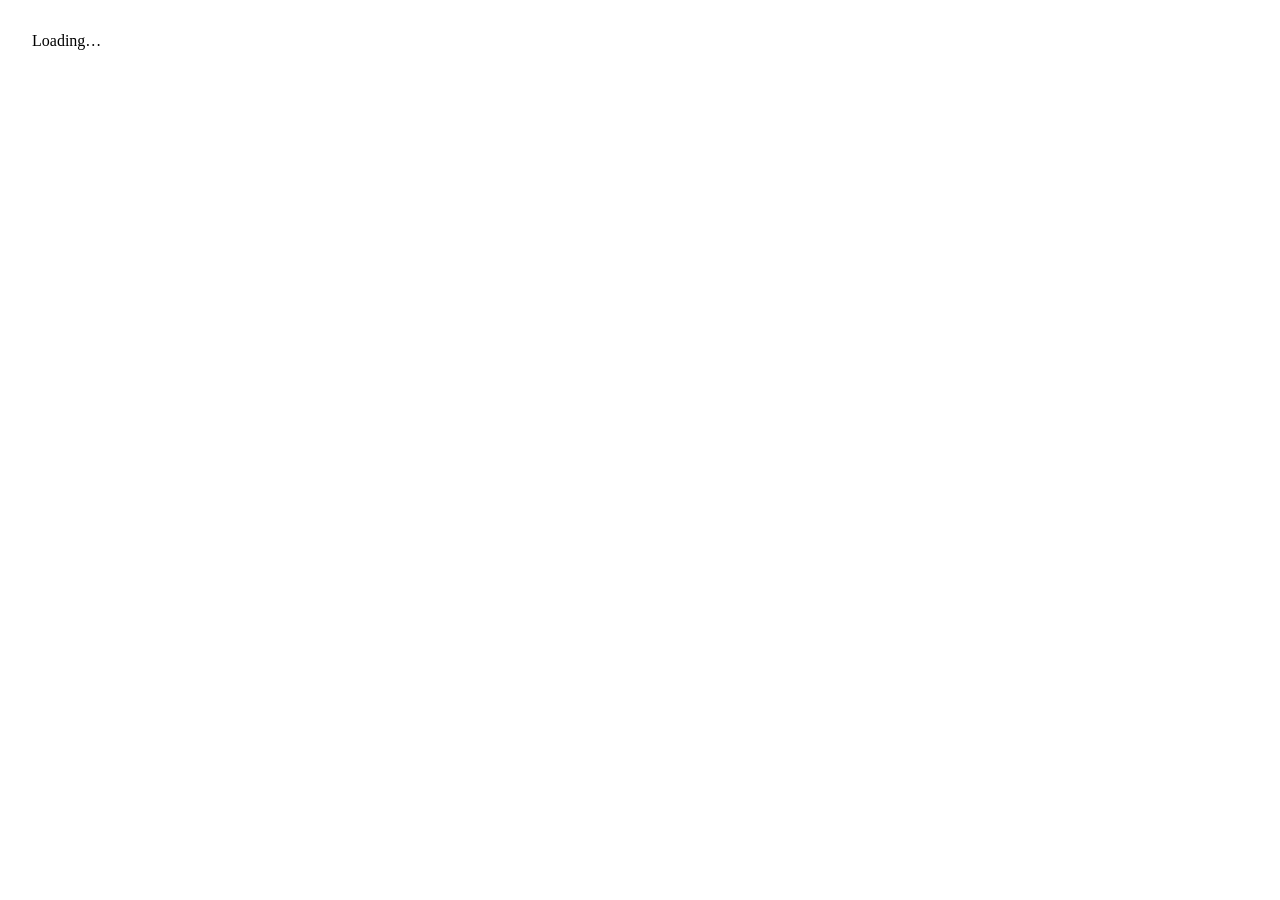
==== index.html @ bacd0582 "Add GitHub Pages entry point" ====
<!doctype html><html lang="zh-Hant"><head><meta charset="utf-8"><meta name="viewport" content="width=device-width,initial-scale=1,viewport-fit=cover"><meta name="theme-color" content="#11100f"><title>YIDEAR HOTEL｜Digital Guest Guide</title><link rel="stylesheet" href="styles-1.css">
<link rel="stylesheet" href="styles-2.css">
<link rel="stylesheet" href="styles-3.css">
<link rel="stylesheet" href="styles-4.css"></head><body><main id="app"><div style="padding:24px">Loading…</div></main><script src="translations.js"></script><script src="items.js"></script><script src="channels.js"></script><script src="app.js"></script></body></html>
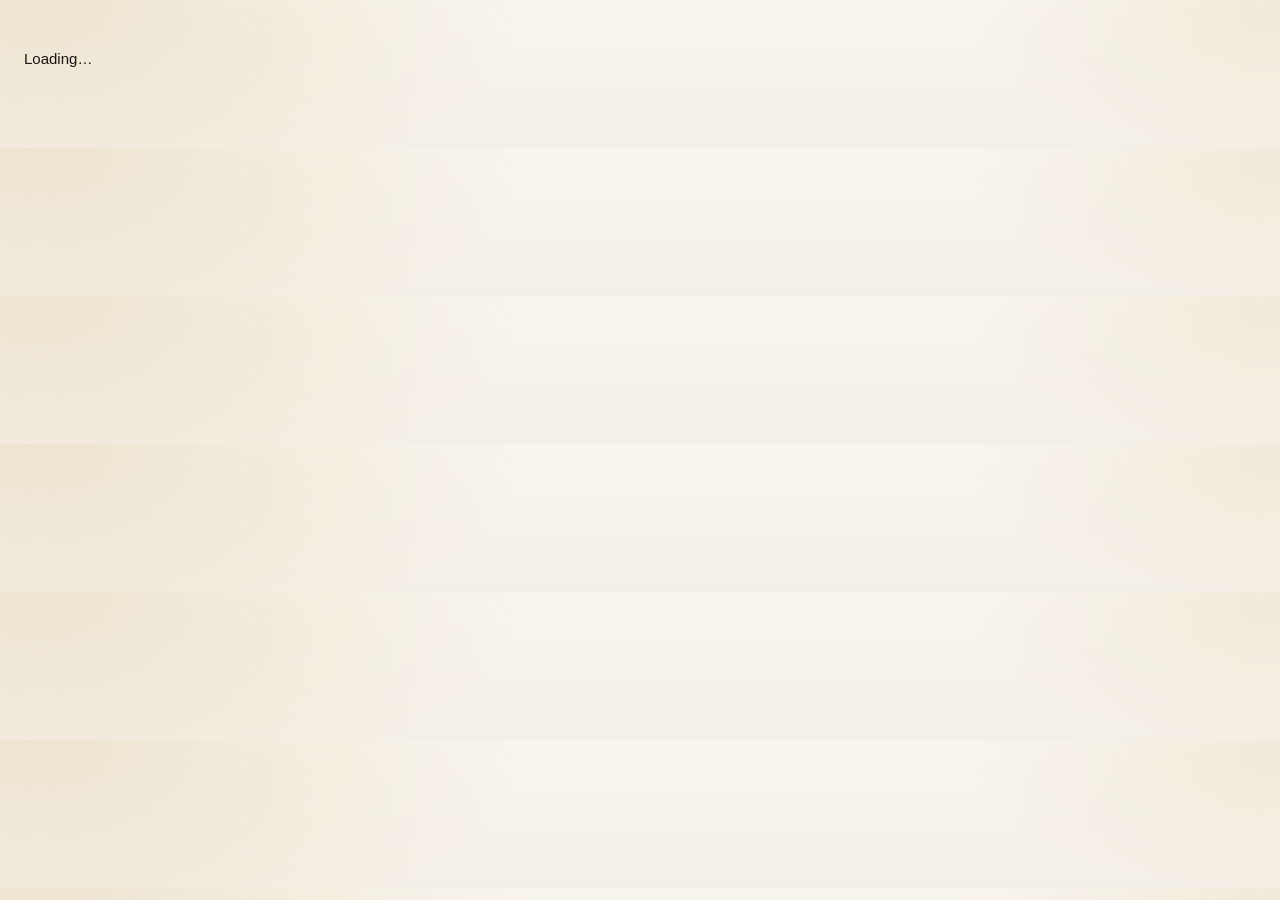
==== commit 7eebfab4: "Split translations for lightweight static deployment" ====
--- a/index.html
+++ b/index.html
@@ -1,4 +1,4 @@
 <!doctype html><html lang="zh-Hant"><head><meta charset="utf-8"><meta name="viewport" content="width=device-width,initial-scale=1,viewport-fit=cover"><meta name="theme-color" content="#11100f"><title>YIDEAR HOTEL｜Digital Guest Guide</title><link rel="stylesheet" href="styles-1.css">
 <link rel="stylesheet" href="styles-2.css">
 <link rel="stylesheet" href="styles-3.css">
-<link rel="stylesheet" href="styles-4.css"></head><body><main id="app"><div style="padding:24px">Loading…</div></main><script src="translations.js"></script><script src="items.js"></script><script src="channels.js"></script><script src="app.js"></script></body></html>+<link rel="stylesheet" href="styles-4.css"></head><body><main id="app"><div style="padding:24px">Loading…</div></main><script src="translations-base.js"></script><script src="translations-zh.js"></script><script src="translations-en.js"></script><script src="translations-ja.js"></script><script src="translations-ko.js"></script><script src="items.js"></script><script src="channels.js"></script><script src="app.js"></script></body></html>
--- a/styles-1.css
+++ b/styles-1.css
@@ -0,0 +1,77 @@
+:root {
+ --ink:#181613; --muted:#766e64; --bg:#f5f0e7; --ivory:#fffdf9;
+ --gold:#b58a43; --gold2:#d8bf8a; --gold3:#8f6b2e; --line:rgba(105,79,42,.14);
+ --shadow:0 22px 64px rgba(40,29,14,.11); --shadow2:0 10px 30px rgba(36,27,15,.08);
+ --r-xl:34px; --r-lg:24px; --r-md:18px;
+}
+*{box-sizing:border-box} html{scroll-behavior:smooth}
+body{margin:0;background:
+ radial-gradient(850px 380px at 3% -4%,rgba(204,166,91,.22),transparent 58%),
+ radial-gradient(700px 330px at 100% 1%,rgba(194,151,72,.12),transparent 46%),
+ linear-gradient(180deg,#f8f5ef,#f4efe6);
+ color:var(--ink);font:15px/1.7 -apple-system,BlinkMacSystemFont,"Segoe UI","Noto Sans TC","PingFang TC","Hiragino Sans","Yu Gothic","Apple SD Gothic Neo","Malgun Gothic","Microsoft JhengHei",sans-serif}
+a{color:inherit;text-decoration:none} button,input,select{font:inherit} img{display:block;max-width:100%}
+.shell{width:min(1080px,calc(100% - 24px));margin:auto}
+.topbar{position:sticky;top:0;z-index:50;background:rgba(15,14,13,.86);backdrop-filter:blur(18px);border-bottom:1px solid rgba(255,255,255,.07)}
+.top-inner{height:64px;display:flex;align-items:center;justify-content:space-between;gap:12px}
+.brand{display:flex;align-items:center;gap:10px;color:#fff;min-width:0;cursor:pointer}
+.brand img{width:46px;height:34px;object-fit:contain}
+.brand-copy strong{display:block;font-size:13px;letter-spacing:.15em;white-space:nowrap}
+.brand-copy span{display:block;font-size:9px;letter-spacing:.23em;opacity:.64;margin-top:1px}
+.top-actions{display:flex;align-items:center;gap:8px}
+.lang-wrap{position:relative}
+.lang-select{appearance:none;color:#f5e5be;background:rgba(215,188,129,.09);border:1px solid rgba(215,188,129,.28);border-radius:999px;padding:8px 28px 8px 11px;font-size:12px;outline:none}
+.lang-wrap:after{content:"⌄";position:absolute;right:10px;top:5px;color:#d9c18d;pointer-events:none}
+.help-btn{display:inline-flex;align-items:center;border:1px solid rgba(255,255,255,.13);border-radius:999px;padding:8px 11px;color:#fff;background:rgba(255,255,255,.05);font-size:12px}
+main{padding:22px 0 52px}
+.view{display:none} .view.active{display:block;animation:fade .24s ease} @keyframes fade{from{opacity:.35;transform:translateY(5px)}to{opacity:1;transform:none}}
+.hero{position:relative;overflow:hidden;border-radius:38px;padding:46px 42px 38px;min-height:320px;color:#fff;background:
+ radial-gradient(720px 250px at 12% -8%,rgba(233,204,140,.22),transparent 58%),
+ radial-gradient(480px 430px at 105% 14%,rgba(181,134,55,.17),transparent 58%),
+ linear-gradient(142deg,#11100f,#19150f 56%,#362712 120%);box-shadow:0 30px 78px rgba(31,21,7,.22)}
+.hero:after{content:"";position:absolute;right:-90px;bottom:-155px;width:390px;height:390px;border:1px solid rgba(221,196,140,.10);border-radius:50%;box-shadow:0 0 0 52px rgba(221,196,140,.025),0 0 0 104px rgba(221,196,140,.015)}
+.eyebrow{display:flex;align-items:center;gap:9px;color:#dfc892;font-size:11px;letter-spacing:.20em;text-transform:uppercase}
+.eyebrow:before{content:"";width:30px;height:1px;background:#d6bd86}
+.hero h1{position:relative;z-index:1;margin:15px 0 8px;font-size:clamp(36px,6vw,60px);line-height:1.06;letter-spacing:.01em}
+.hero p{position:relative;z-index:1;max-width:680px;margin:0;color:rgba(255,255,255,.77);font-size:15px}
+.welcome{margin-top:22px;display:inline-flex;align-items:center;gap:8px;color:#e9ddc3;font-size:12px}
+.welcome:before{content:"";width:7px;height:7px;border-radius:50%;background:#c8a35d;box-shadow:0 0 0 6px rgba(200,163,93,.10)}
+.service-head{display:flex;align-items:end;justify-content:space-between;margin:29px 3px 12px}
+.service-head h2{margin:0;font-size:13px;letter-spacing:.18em;color:#8d6b30;text-transform:uppercase}
+.service-head p{margin:0;color:var(--muted);font-size:12px}
+.home-grid{display:grid;grid-template-columns:repeat(2,1fr);gap:14px}
+.home-card{position:relative;min-height:170px;padding:21px;border-radius:25px;background:rgba(255,255,255,.88);border:1px solid var(--line);box-shadow:var(--shadow2);cursor:pointer;transition:.2s}
+.home-card:hover{transform:translateY(-3px);box-shadow:var(--shadow)}
+.iconbox{width:44px;height:44px;border-radius:15px;display:grid;place-items:center;background:linear-gradient(180deg,#f8f0de,#efe1c5);border:1px solid rgba(181,138,67,.18);color:var(--gold3);font-size:20px}
+.home-card h3{margin:15px 0 2px;font-size:19px} .home-card p{margin:0;color:var(--muted);font-size:13px}
+.arrow{position:absolute;right:19px;bottom:18px;color:#a98749;font-size:20px}
+.pagebar{display:flex;align-items:center;justify-content:space-between;gap:12px;margin:3px 1px 18px}
+.back{display:inline-flex;align-items:center;gap:7px;border:0;background:transparent;color:#61584d;padding:7px 0;cursor:pointer;font-weight:650}
+.page-kicker{font-size:11px;letter-spacing:.14em;color:#9a7636;text-transform:uppercase;text-align:right}
+.title-block{margin-bottom:16px} .title-block h1{margin:0;font-size:32px;line-height:1.16} .title-block p{margin:4px 0 0;color:var(--muted);font-size:13px}
+.menu-grid{display:grid;grid-template-columns:repeat(2,1fr);gap:12px}
+.menu-card{position:relative;min-height:138px;padding:18px;border-radius:22px;background:rgba(255,255,255,.88);border:1px solid var(--line);box-shadow:var(--shadow2);cursor:pointer}
+.menu-card .mini-icon{width:36px;height:36px;border-radius:13px;display:grid;place-items:center;background:#f6eddb;color:var(--gold3)}
+.menu-card h3{margin:12px 0 2px;font-size:17px} .menu-card p{margin:0;color:var(--muted);font-size:12px}
+.card{border-radius:24px;background:rgba(255,255,255,.86);border:1px solid var(--line);box-shadow:var(--shadow);overflow:hidden}
+.card-body{padding:22px}
+.policy-lines p{margin:0;padding:15px 0;border-bottom:1px solid rgba(114,84,46,.10)} .policy-lines p:last-child{border-bottom:0}
+.policy-lines strong{color:var(--gold3)}
+.rules{margin:0;padding-left:1.25em} .rules li{margin:0 0 10px}
+.notice{border-radius:18px;padding:17px;background:#fff7f4;border:1px solid rgba(172,59,50,.16)} .notice.green{background:#f2f8f4;border-color:rgba(80,112,91,.18)}
+.tags{display:flex;flex-wrap:wrap;gap:8px} .tag{padding:8px 11px;border-radius:999px;background:#fff;border:1px solid var(--line);font-size:13px}
+.media{border-radius:22px;background:#fff;border:1px solid var(--line);box-shadow:var(--shadow);padding:14px} .media img{border-radius:16px;box-shadow:0 14px 34px rgba(26,20,12,.10)}
+.stack{display:grid;gap:14px}
+.searchbox{display:flex;align-items:center;gap:8px;padding:11px 13px;border-radius:15px;background:#fff;border:1px solid var(--line);margin-bottom:12px}
+.searchbox input{width:100%;border:0;outline:none;background:transparent}
+.tablewrap{max-height:560px;overflow:auto;border:1px solid var(--line);border-radius:17px;background:#fff}
+table{width:100%;border-collapse:collapse;min-width:460px} th,td{padding:11px 13px;border-bottom:1px solid rgba(110,83,46,.09);text-align:left;font-size:13px}
+th{position:sticky;top:0;background:#f7f1e5;z-index:2;font-size:11px;color:#665e54;letter-spacing:.06em} td.price{text-align:right;font-weight:700;white-space:nowrap} td.sub{color:var(--muted);font-size:11px}
+.step-list{display:grid;gap:9px;margin-top:12px} .step{display:flex;gap:12px;padding:13px;border-radius:16px;background:#fff;border:1px solid var(--line)} .step b{color:var(--gold3);min-width:25px}
+.actions{display:grid;grid-template-columns:repeat(2,1fr);gap:10px} .action{padding:16px;border-radius:18px;background:#fff;border:1px solid var(--line)} .action strong{display:block} .action small{display:block;color:var(--muted);margin-top:2px}
+.cta{display:inline-flex;align-items:center;justify-content:center;border-radius:14px;padding:12px 15px;background:linear-gradient(180deg,#b58a43,#906929);color:#fff8e9;font-weight:700;border:0;margin-top:12px}
+.legal-note{margin-top:12px;color:var(--muted);font-size:11px}
+.bottom-home{position:sticky;bottom:12px;margin:20px auto 0;width:max-content;display:flex;gap:8px;z-index:20} .bottom-home button{border:1px solid var(--line);background:rgba(255,255,255,.92);backdrop-filter:blur(12px);border-radius:999px;padding:10px 14px;box-shadow:var(--shadow2);cursor:pointer;color:#594f43}
+.footer{margin-top:32px;padding:21px 2px 4px;border-top:1px solid var(--line);color:var(--muted);font-size:11px} .footer strong{color:#27231e}
+@media(min-width:850px){.home-grid{grid-template-columns:repeat(3,1fr)}.home-card{min-height:190px}.menu-grid{grid-template-columns:repeat(2,1fr)}.detail-two{display:grid;grid-template-columns:.95fr 1.05fr;gap:14px;align-items:start}}
+@media(max-width:620px){.shell{width:min(100% - 18px,1080px)}.brand-copy strong{font-size:12px}.brand img{width:42px}.help-btn{display:none}main{padding-top:14px}.hero{border-radius:29px;padding:36px 20px 31px;min-height:300px}.hero h1{font-size:39px}.home-grid{gap:10px}.home-card{min-height:155px;padding:16px;border-radius:22px}.home-card h3{font-size:17px}.menu-grid{gap:10px}.menu-card{min-height:130px;padding:15px}.title-block h1{font-size:28px}.card-body{padding:18px}.actions{grid-template-columns:1fr}}
--- a/styles-2.css
+++ b/styles-2.css
@@ -0,0 +1,176 @@
+/* ---------- V4.1 Motion & Interaction ---------- */
+:root{
+  --ease-lux:cubic-bezier(.22,1,.36,1);
+  --ease-soft:cubic-bezier(.16,1,.3,1);
+}
+
+/* cards feel alive without becoming "game UI" */
+.home-card,
+.menu-card,
+.action,
+.cta,
+.back{
+  -webkit-tap-highlight-color:transparent;
+}
+
+.home-card,
+.menu-card{
+  overflow:hidden;
+  isolation:isolate;
+  transform:translateZ(0);
+  transition:
+    transform .52s var(--ease-soft),
+    box-shadow .52s var(--ease-soft),
+    border-color .46s ease,
+    background .46s ease;
+}
+
+.home-card::before,
+.menu-card::before{
+  content:"";
+  position:absolute;
+  inset:-1px;
+  z-index:-1;
+  opacity:0;
+  background:
+    radial-gradient(
+      260px circle at var(--mx,50%) var(--my,50%),
+      rgba(216,191,138,.20),
+      rgba(255,255,255,.06) 36%,
+      transparent 66%
+    );
+  transition:opacity .32s ease;
+  pointer-events:none;
+}
+
+.home-card::after,
+.menu-card::after{
+  content:"";
+  position:absolute;
+  left:-55%;
+  top:-10%;
+  width:34%;
+  height:120%;
+  transform:skewX(-18deg);
+  background:linear-gradient(90deg,transparent,rgba(255,255,255,.48),transparent);
+  opacity:0;
+  pointer-events:none;
+}
+
+@media (hover:hover) and (pointer:fine){
+  .home-card:hover,
+  .menu-card:hover{
+    transform:translateY(-4px) scale(1.008);
+    border-color:rgba(181,138,67,.34);
+    box-shadow:0 28px 64px rgba(43,31,15,.15);
+    background:rgba(255,255,255,.96);
+  }
+
+  .home-card:hover::before,
+  .menu-card:hover::before{
+    opacity:1;
+  }
+
+  .home-card:hover::after,
+  .menu-card:hover::after{
+    opacity:.7;
+    animation:softSheen 1.20s var(--ease-lux);
+  }
+
+  .home-card:hover .iconbox,
+  .menu-card:hover .mini-icon{
+    transform:translateY(-2px) rotate(-2deg) scale(1.06);
+    box-shadow:0 10px 22px rgba(181,138,67,.16);
+  }
+
+  .home-card:hover .arrow{
+    transform:translate(4px,-4px);
+    color:var(--gold3);
+  }
+}
+
+@keyframes softSheen{
+  from{left:-55%}
+  to{left:125%}
+}
+
+.iconbox,
+.mini-icon,
+.arrow{
+  transition:transform .52s var(--ease-soft), box-shadow .52s ease, color .42s ease;
+}
+
+.home-card:active,
+.menu-card:active{
+  transform:scale(.985);
+  transition-duration:.12s;
+}
+
+.view{
+  display:none;
+  opacity:1;
+  transform:none;
+}
+
+.view.active{
+  display:block;
+  opacity:1;
+  transform:none;
+  animation:none;
+}
+
+.view.view-enter{
+  display:block;
+  animation:viewEnter .92s var(--ease-soft) both;
+}
+
+.view.view-leave{
+  display:block;
+  position:absolute;
+  left:-99999px;
+  pointer-events:none;
+}
+
+@keyframes viewEnter{
+  0%{opacity:0;transform:translate3d(0,10px,0) scale(.998)}
+  42%{opacity:.62;transform:translate3d(0,5px,0) scale(.999)}
+  100%{opacity:1;transform:translate3d(0,0,0) scale(1)}
+}
+
+.hero{animation:heroArrival 1.05s var(--ease-soft) both}
+@keyframes heroArrival{from{opacity:0;transform:translateY(10px);filter:blur(2px)}to{opacity:1;transform:none;filter:none}}
+
+.view-enter .menu-card,
+.view-enter .home-card,
+.view-enter .card,
+.view-enter .media{animation:staggerIn .72s var(--ease-soft) both}
+.view-enter .menu-card:nth-child(2),.view-enter .home-card:nth-child(2){animation-delay:.14s}
+.view-enter .menu-card:nth-child(3),.view-enter .home-card:nth-child(3){animation-delay:.30s}
+.view-enter .menu-card:nth-child(4),.view-enter .home-card:nth-child(4){animation-delay:.46s}
+.view-enter .home-card:nth-child(5){animation-delay:.62s}
+.view-enter .home-card:nth-child(6){animation-delay:.78s}
+@keyframes staggerIn{from{opacity:0;transform:translate3d(0,8px,0)}to{opacity:1;transform:translate3d(0,0,0)}}
+
+.policies-grid .menu-card{min-height:154px}
+
+@media (prefers-reduced-motion: reduce){*,*::before,*::after{animation-duration:.01ms !important;animation-iteration-count:1 !important;transition-duration:.01ms !important;scroll-behavior:auto !important}}
+
+.view.active,.view.active *{visibility:visible}
+.view.active .card,.view.active .media,.view.active .menu-card,.view.active .home-card{opacity:1}
+.view.active{display:block !important;opacity:1 !important;transform:none;filter:none}
+
+.view.view-enter .title-block{animation:titleSettle .78s var(--ease-soft) both}
+@keyframes titleSettle{from{opacity:0;transform:translate3d(0,6px,0)}to{opacity:1;transform:translate3d(0,0,0)}}
+
+.iconbox svg,.mini-icon svg{width:23px;height:23px;fill:none;stroke:currentColor;stroke-width:1.55;stroke-linecap:round;stroke-linejoin:round}
+.arrow svg{width:19px;height:19px;fill:none;stroke:currentColor;stroke-width:1.55;stroke-linecap:round;stroke-linejoin:round}
+.iconbox,.mini-icon{background:radial-gradient(circle at 35% 28%,rgba(255,255,255,.82),transparent 38%),linear-gradient(145deg,#f8f0df,#ead8b8);border:1px solid rgba(181,138,67,.16);box-shadow:inset 0 1px 0 rgba(255,255,255,.78),0 8px 18px rgba(126,93,42,.06)}
+
+.page-veil{position:fixed;inset:64px 0 0;z-index:44;pointer-events:none;opacity:0;background:radial-gradient(700px 300px at 50% 8%,rgba(220,194,139,.11),transparent 62%),linear-gradient(180deg,rgba(248,245,238,.74),rgba(245,240,231,.58))}
+body.page-transition .page-veil{animation:pageVeil 1.8s cubic-bezier(.22,1,.36,1) both}
+@keyframes pageVeil{0%{opacity:0}18%{opacity:.10}50%{opacity:.16}100%{opacity:0}}
+
+.iconbox.iconpair{width:74px;padding:0 9px;display:flex;align-items:center;justify-content:center;gap:7px}
+.iconbox.iconpair .pair-icon{width:22px;height:22px;flex:0 0 22px;fill:none;stroke:currentColor;stroke-width:1.55;stroke-linecap:round;stroke-linejoin:round}
+.iconbox.iconpair .pair-divider{width:1px;height:18px;background:linear-gradient(180deg,transparent,rgba(143,107,46,.32),transparent);flex:0 0 1px}
+@media(max-width:620px){.iconbox.iconpair{width:70px;gap:6px}.iconbox.iconpair .pair-icon{width:21px;height:21px}}
--- a/styles-3.css
+++ b/styles-3.css
@@ -0,0 +1,59 @@
+/* V4.7 Smooth — GPU-friendly motion */
+.view,
+.home-card,
+.menu-card,
+.iconbox,
+.mini-icon,
+.arrow{
+  transform:translateZ(0);
+  -webkit-font-smoothing:antialiased;
+}
+.view.view-enter{
+  will-change:opacity,transform;
+}
+.home-card,
+.menu-card{
+  will-change:transform;
+}
+body.page-transition{
+  overflow-x:hidden;
+}
+
+body.page-transition .home-card,
+body.page-transition .menu-card,
+body.page-transition .iconbox,
+body.page-transition .mini-icon{
+  box-shadow:none !important;
+}
+body.page-transition .home-card::after,
+body.page-transition .menu-card::after{
+  animation:none !important;
+  opacity:0 !important;
+}
+
+@media(max-width:620px){
+  .topbar{
+    backdrop-filter:none;
+    -webkit-backdrop-filter:none;
+    background:rgba(15,14,13,.96);
+  }
+  .page-veil{
+    background:linear-gradient(180deg,rgba(248,245,238,.34),rgba(245,240,231,.18));
+  }
+  .home-card,
+  .menu-card{
+    will-change:auto;
+  }
+}
+
+@media (prefers-reduced-motion: reduce){
+  .view.view-enter,
+  .view-enter .menu-card,
+  .view-enter .home-card,
+  .view-enter .card,
+  .view-enter .media,
+  .view.view-enter .title-block,
+  body.page-transition .page-veil{
+    animation:none !important;
+  }
+}
--- a/styles-4.css
+++ b/styles-4.css
@@ -0,0 +1,91 @@
+/* V4.7.1 icon rendering fix */
+.iconbox svg,
+.mini-icon svg,
+.arrow svg,
+.iconbox.iconpair .pair-icon{
+  display:block;
+  overflow:visible;
+  vector-effect:non-scaling-stroke;
+}
+.iconbox,
+.mini-icon{
+  flex:0 0 auto;
+}
+
+/* V4.7.2 — explicit line-icon rendering */
+.iconbox{
+  width:46px;
+  height:46px;
+}
+.mini-icon{
+  width:38px;
+  height:38px;
+}
+.iconbox svg,
+.mini-icon svg{
+  width:24px !important;
+  height:24px !important;
+  fill:none !important;
+  stroke:currentColor !important;
+  stroke-width:1.5 !important;
+}
+.arrow svg{
+  width:18px !important;
+  height:18px !important;
+  fill:none !important;
+  stroke:currentColor !important;
+}
+.iconbox.iconpair{
+  width:78px;
+}
+.iconbox.iconpair .pair-icon{
+  width:23px !important;
+  height:23px !important;
+  fill:none !important;
+  stroke:currentColor !important;
+}
+
+/* V4.7.3 — polish Dining & Transport dual icon */
+.iconbox.iconpair{
+  width:82px !important;
+  height:46px !important;
+  padding:0 10px !important;
+  display:flex !important;
+  flex-direction:row !important;
+  align-items:center !important;
+  justify-content:center !important;
+  gap:8px !important;
+}
+.iconbox.iconpair .pair-icon{
+  display:block !important;
+  width:22px !important;
+  height:22px !important;
+  flex:0 0 22px !important;
+  margin:0 !important;
+}
+.iconbox.iconpair .pair-divider{
+  display:block !important;
+  width:1px !important;
+  height:20px !important;
+  flex:0 0 1px !important;
+  margin:0 !important;
+  background:linear-gradient(
+    180deg,
+    transparent,
+    rgba(143,107,46,.34) 25%,
+    rgba(143,107,46,.34) 75%,
+    transparent
+  ) !important;
+}
+@media(max-width:620px){
+  .iconbox.iconpair{
+    width:78px !important;
+    height:44px !important;
+    gap:7px !important;
+  }
+  .iconbox.iconpair .pair-icon{
+    width:21px !important;
+    height:21px !important;
+    flex-basis:21px !important;
+  }
+}
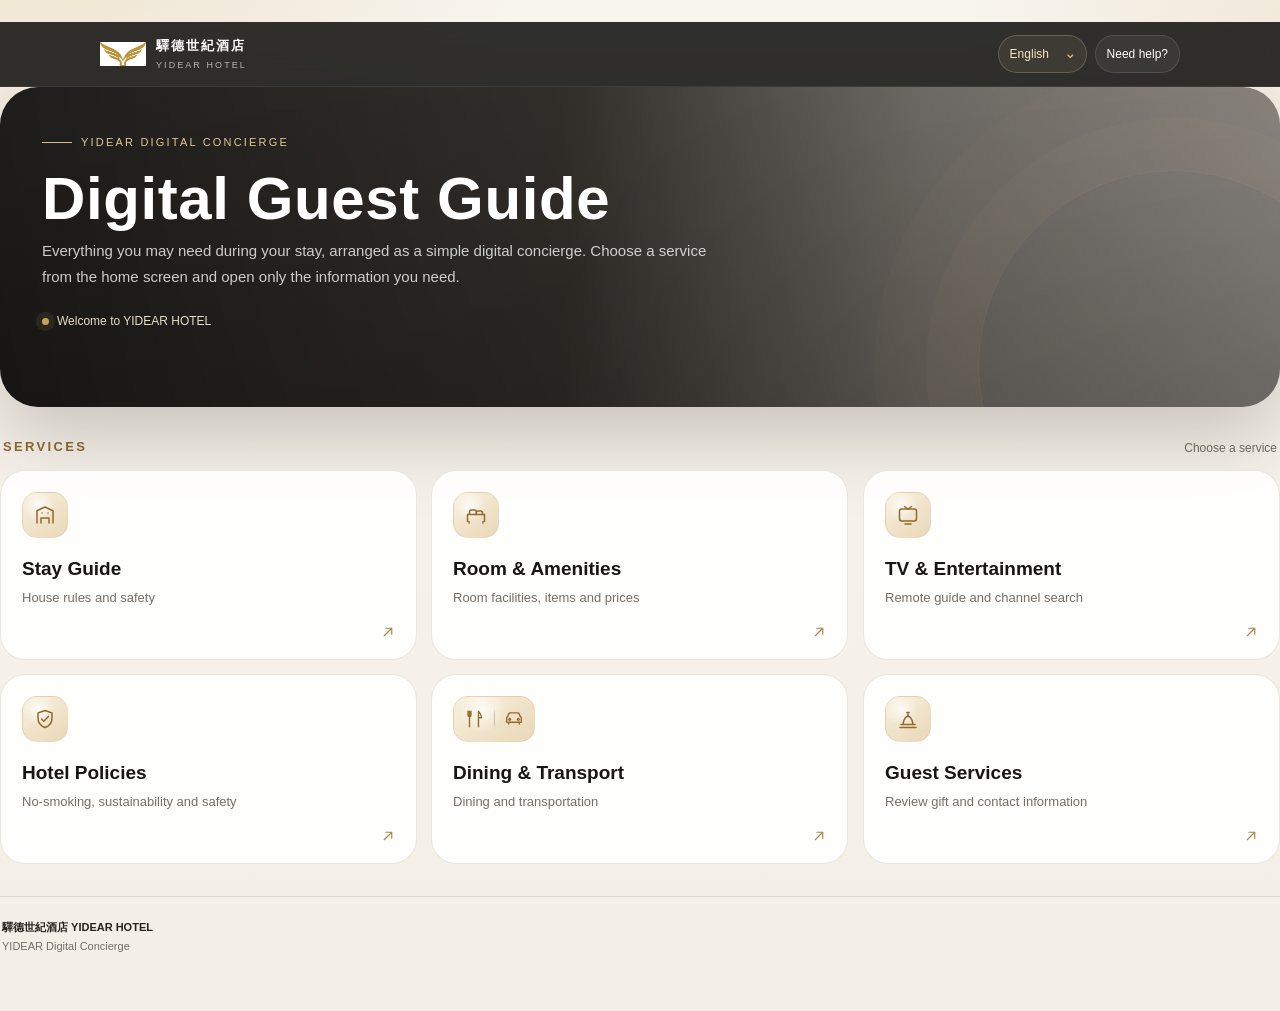
==== commit 00b086be: "Load official photography styles" ====
--- a/index.html
+++ b/index.html
@@ -1,4 +1,5 @@
 <!doctype html><html lang="zh-Hant"><head><meta charset="utf-8"><meta name="viewport" content="width=device-width,initial-scale=1,viewport-fit=cover"><meta name="theme-color" content="#11100f"><title>YIDEAR HOTEL｜Digital Guest Guide</title><link rel="stylesheet" href="styles-1.css">
 <link rel="stylesheet" href="styles-2.css">
 <link rel="stylesheet" href="styles-3.css">
-<link rel="stylesheet" href="styles-4.css"></head><body><main id="app"><div style="padding:24px">Loading…</div></main><script src="translations-base.js"></script><script src="translations-zh.js"></script><script src="translations-en.js"></script><script src="translations-ja.js"></script><script src="translations-ko.js"></script><script src="items.js"></script><script src="channels.js"></script><script src="app.js"></script></body></html>+<link rel="stylesheet" href="styles-4.css">
+<link rel="stylesheet" href="styles-photos.css"></head><body><main id="app"><div style="padding:24px">Loading…</div></main><script src="translations-base.js"></script><script src="translations-zh.js"></script><script src="translations-en.js"></script><script src="translations-ja.js"></script><script src="translations-ko.js"></script><script src="items.js"></script><script src="channels.js"></script><script src="app.js"></script></body></html>
--- a/styles-photos.css
+++ b/styles-photos.css
@@ -0,0 +1,69 @@
+/* V4.8 — official YIDEAR photography, kept restrained for a cleaner hotel feel */
+.hero{
+  background:
+    linear-gradient(90deg,rgba(14,13,12,.95) 0%,rgba(18,15,11,.88) 44%,rgba(21,17,12,.61) 72%,rgba(18,14,10,.48) 100%),
+    linear-gradient(180deg,rgba(0,0,0,.04),rgba(0,0,0,.17)),
+    url("https://www.yidear-hotel.com/wp-content/uploads/2018/08/DSC_5853-1.jpg") center 48%/cover no-repeat !important;
+}
+.hero::before{
+  content:"";
+  position:absolute;
+  inset:0;
+  pointer-events:none;
+  background:linear-gradient(180deg,rgba(255,255,255,.018),rgba(0,0,0,.08));
+}
+.hero > *{position:relative;z-index:1}
+
+.site-photo{
+  margin:0 0 16px;
+  height:220px;
+  border-radius:24px;
+  overflow:hidden;
+  background:#eee7dc;
+  border:1px solid var(--line);
+  box-shadow:var(--shadow2);
+}
+.site-photo img,
+.dining-photo img{
+  display:block;
+  width:100%;
+  height:100%;
+  object-fit:cover;
+}
+.room-overview img{object-position:center 56%}
+.equipment-photo{height:245px}
+.equipment-photo img{object-position:center 52%}
+
+.dining-photo{
+  height:220px;
+  overflow:hidden;
+  background:#eee7dc;
+  border-bottom:1px solid var(--line);
+}
+.dining-photo img{object-position:center 53%}
+
+/* Keep photo transitions light: opacity + transform only. */
+.view-enter .site-photo,
+.view-enter .dining-photo{
+  animation:photoEnter .72s var(--ease-soft) both;
+}
+@keyframes photoEnter{
+  from{opacity:0;transform:translate3d(0,8px,0)}
+  to{opacity:1;transform:translate3d(0,0,0)}
+}
+
+@media(max-width:620px){
+  .hero{
+    background:
+      linear-gradient(90deg,rgba(14,13,12,.96) 0%,rgba(18,15,11,.89) 55%,rgba(20,16,11,.62) 100%),
+      url("https://www.yidear-hotel.com/wp-content/uploads/2018/08/DSC_5853-1.jpg") 58% center/cover no-repeat !important;
+  }
+  .site-photo{height:180px;border-radius:20px}
+  .equipment-photo{height:200px}
+  .dining-photo{height:185px}
+}
+
+@media (prefers-reduced-motion: reduce){
+  .view-enter .site-photo,
+  .view-enter .dining-photo{animation:none !important}
+}
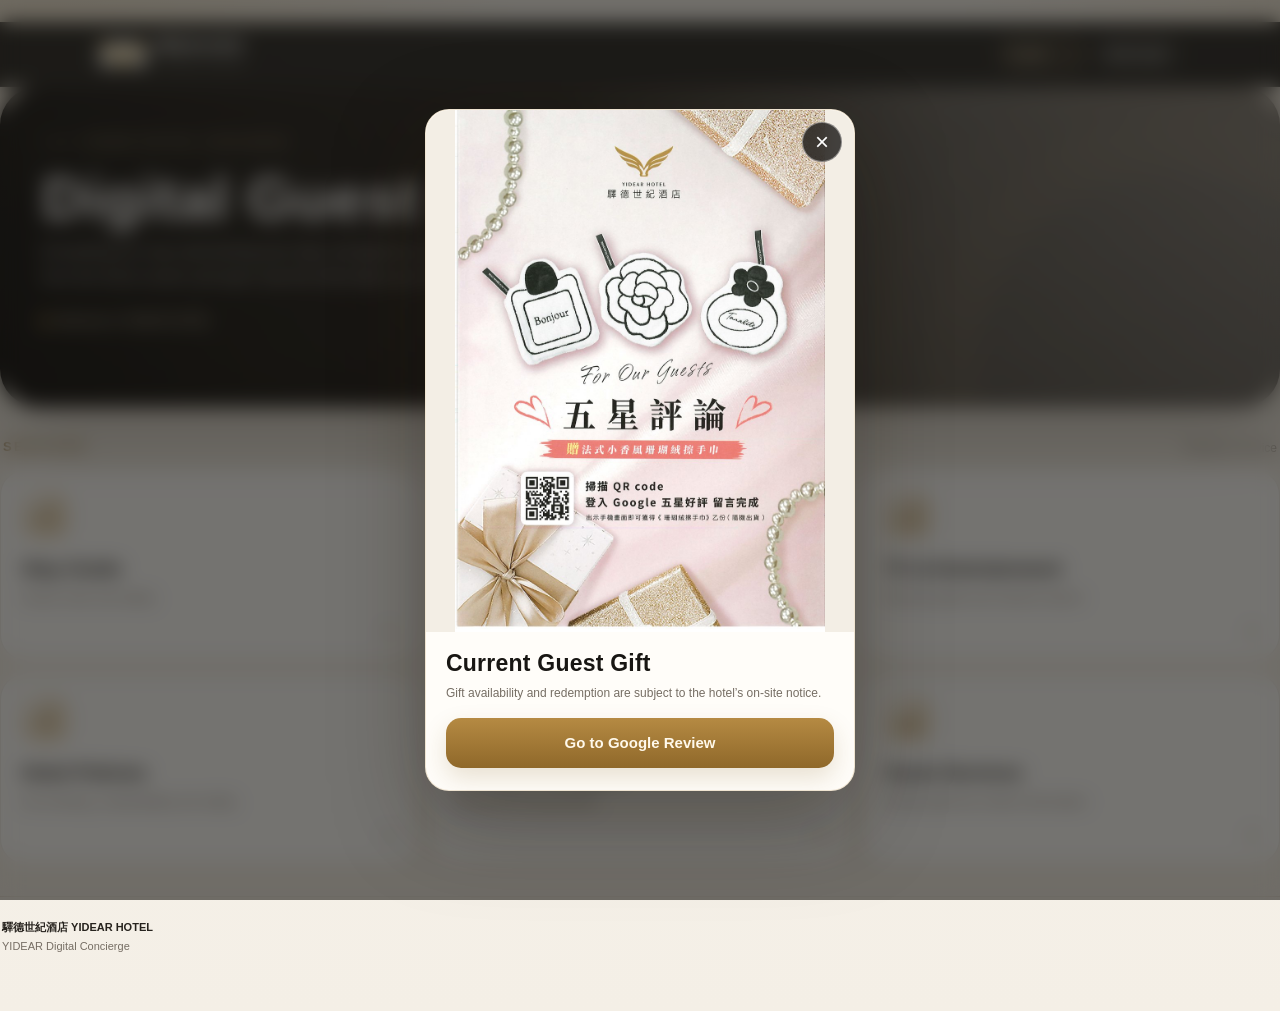
==== commit 56be4343: "Bust guest guide cache for gift image fix" ====
--- a/index.html
+++ b/index.html
@@ -2,4 +2,5 @@
 <link rel="stylesheet" href="styles-2.css">
 <link rel="stylesheet" href="styles-3.css">
 <link rel="stylesheet" href="styles-4.css">
-<link rel="stylesheet" href="styles-photos.css"></head><body><main id="app"><div style="padding:24px">Loading…</div></main><script src="translations-base.js"></script><script src="translations-zh.js"></script><script src="translations-en.js"></script><script src="translations-ja.js"></script><script src="translations-ko.js"></script><script src="items.js"></script><script src="channels.js"></script><script src="app.js"></script></body></html>+<link rel="stylesheet" href="styles-photos.css">
+<link rel="stylesheet" href="styles-gift.css?v=20260909-7"></head><body><main id="app"><div style="padding:24px">Loading…</div></main><script src="translations-base.js"></script><script src="translations-zh.js"></script><script src="translations-en.js"></script><script src="translations-ja.js"></script><script src="translations-ko.js"></script><script src="items.js"></script><script src="channels.js"></script><script src="campaign.js?v=20260909-7"></script><script src="app.js?v=20260909-7"></script></body></html>
--- a/styles-4.css
+++ b/styles-4.css
@@ -69,14 +69,37 @@
   height:20px !important;
   flex:0 0 1px !important;
   margin:0 !important;
-  background:linear-gradient(
-    180deg,
-    transparent,
-    rgba(143,107,46,.34) 25%,
-    rgba(143,107,46,.34) 75%,
-    transparent
-  ) !important;
+  background:linear-gradient(180deg,transparent,rgba(143,107,46,.34) 25%,rgba(143,107,46,.34) 75%,transparent) !important;
 }
+
+/* V4.8.1 — official hotel photography */
+.site-photo{
+  margin:0 0 16px;
+  height:220px;
+  border-radius:24px;
+  overflow:hidden;
+  background:#eee7dc;
+  border:1px solid var(--line);
+  box-shadow:var(--shadow2);
+}
+.site-photo img,
+.dining-photo img{
+  display:block;
+  width:100%;
+  height:100%;
+  object-fit:cover;
+}
+.room-overview img{object-position:center 48%}
+.equipment-photo{height:245px}
+.equipment-photo img{object-position:center 50%}
+.dining-photo{
+  height:220px;
+  overflow:hidden;
+  background:#eee7dc;
+  border-bottom:1px solid var(--line);
+}
+.dining-photo img{object-position:center 53%}
+
 @media(max-width:620px){
   .iconbox.iconpair{
     width:78px !important;
@@ -88,4 +111,7 @@
     height:21px !important;
     flex-basis:21px !important;
   }
+  .site-photo{height:185px;border-radius:20px}
+  .equipment-photo{height:205px}
+  .dining-photo{height:185px}
 }
--- a/styles-gift.css
+++ b/styles-gift.css
@@ -0,0 +1,21 @@
+.gift-modal[hidden]{display:none!important}
+body.gift-modal-open{overflow:hidden}
+.gift-modal{position:fixed;inset:0;z-index:999;display:grid;place-items:center;padding:16px;background:rgba(16,14,11,.58);backdrop-filter:blur(10px);-webkit-backdrop-filter:blur(10px);opacity:0;transition:opacity .28s ease}
+.gift-modal.open{opacity:1}
+.gift-dialog{position:relative;width:min(430px,100%);max-height:calc(100svh - 32px);overflow:auto;border-radius:24px;background:#fffdf9;border:1px solid rgba(181,138,67,.22);box-shadow:0 30px 90px rgba(28,20,9,.34);transform:translateY(14px) scale(.99);transition:transform .36s cubic-bezier(.16,1,.3,1)}
+.gift-modal.open .gift-dialog{transform:none}
+.gift-close{position:absolute;top:12px;right:12px;z-index:3;width:40px;height:40px;border:1px solid rgba(255,255,255,.38);border-radius:50%;display:grid;place-items:center;background:rgba(17,16,15,.78);color:#fff;font-size:24px;line-height:1;cursor:pointer;backdrop-filter:blur(8px);-webkit-backdrop-filter:blur(8px)}
+.gift-image-link{display:grid;place-items:center;background:#f3eee5;line-height:0;overflow:hidden;border-radius:24px 24px 0 0;min-height:0;position:relative}
+.gift-image-link.loading{min-height:180px}
+.gift-image-link.loading::after{content:"";width:28px;height:28px;border:2px solid rgba(181,138,67,.20);border-top-color:#b58a43;border-radius:50%;animation:giftspin .8s linear infinite}
+.gift-image-link.failed{min-height:0;background:#fffdf9}
+.gift-image{display:block;width:100%;height:auto;max-height:58svh;object-fit:contain;background:#f3eee5;font-size:0;color:transparent;opacity:0;transition:opacity .2s ease}
+.gift-image.loaded{opacity:1}
+.gift-copy{padding:18px 20px 22px}
+.gift-copy h2{margin:0 0 6px;font-size:23px;line-height:1.2;letter-spacing:.01em}
+.gift-copy p{margin:0;color:var(--muted);font-size:12px;line-height:1.65}
+.gift-cta{display:flex;align-items:center;justify-content:center;margin-top:15px;border-radius:15px;padding:12px 16px;background:linear-gradient(180deg,#b58a43,#8f682a);color:#fff9eb;font-weight:750;box-shadow:0 10px 24px rgba(130,92,33,.18)}
+.gift-note{margin-top:11px!important;font-size:10px!important;line-height:1.55}
+@keyframes giftspin{to{transform:rotate(360deg)}}
+@media(max-width:620px){.gift-modal{padding:10px}.gift-dialog{width:min(390px,100%);border-radius:22px}.gift-image-link{border-radius:22px 22px 0 0}.gift-image-link.loading{min-height:150px}.gift-image{max-height:54svh}.gift-copy{padding:16px 17px 18px}.gift-copy h2{font-size:21px}.gift-close{width:38px;height:38px}}
+@media(prefers-reduced-motion:reduce){.gift-modal,.gift-dialog,.gift-image{transition:none!important}.gift-image-link.loading::after{animation:none!important}}
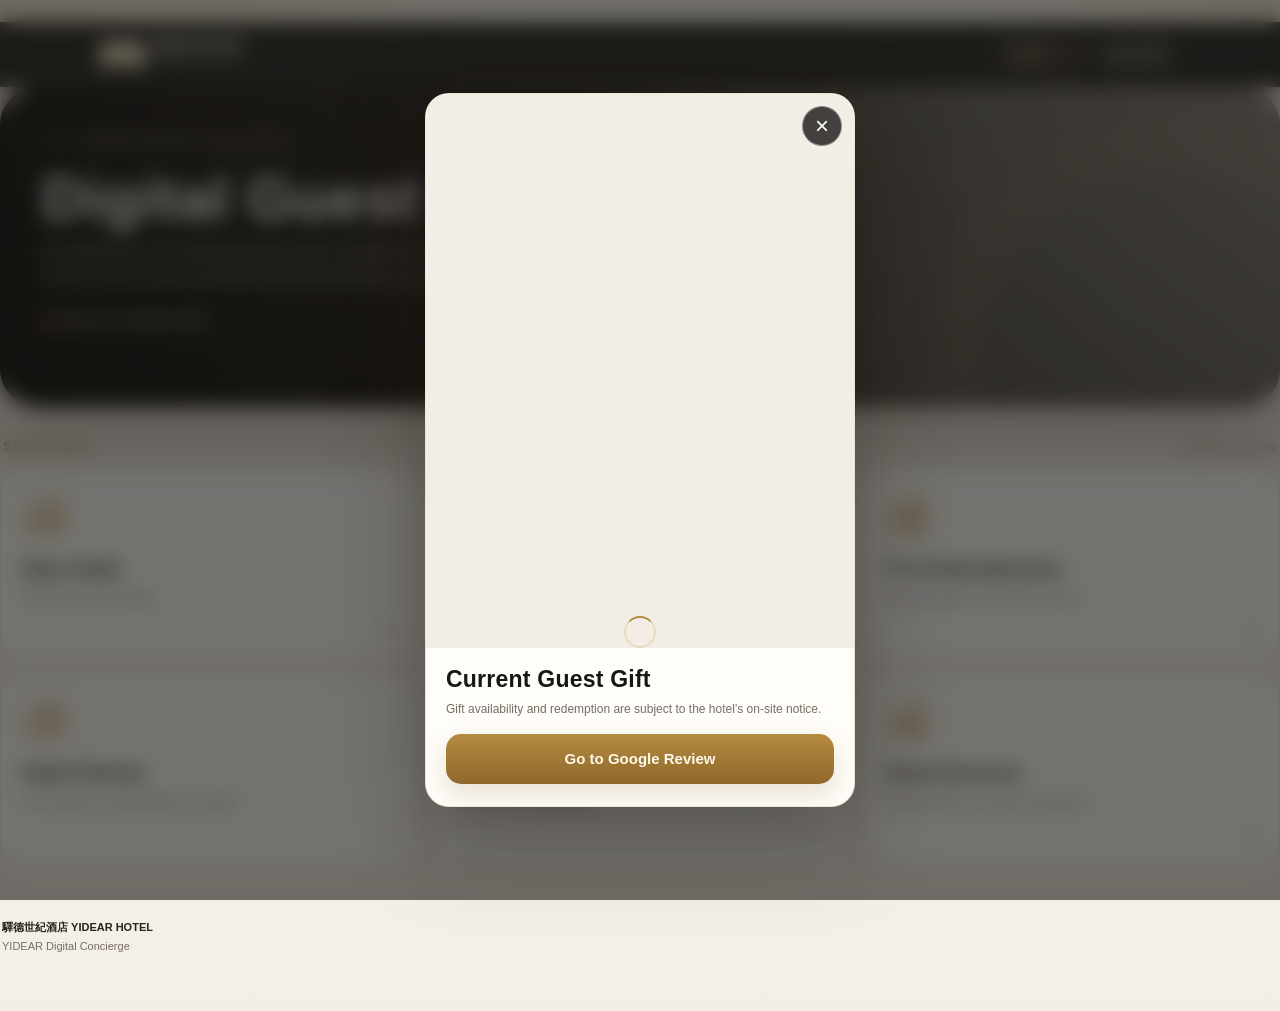
==== commit b34e2269: "Enable nearby food recommendations" ====
--- a/index.html
+++ b/index.html
@@ -3,4 +3,5 @@
 <link rel="stylesheet" href="styles-3.css">
 <link rel="stylesheet" href="styles-4.css">
 <link rel="stylesheet" href="styles-photos.css">
-<link rel="stylesheet" href="styles-gift.css?v=20260909-7"></head><body><main id="app"><div style="padding:24px">Loading…</div></main><script src="translations-base.js"></script><script src="translations-zh.js"></script><script src="translations-en.js"></script><script src="translations-ja.js"></script><script src="translations-ko.js"></script><script src="items.js"></script><script src="channels.js"></script><script src="campaign.js?v=20260909-7"></script><script src="app.js?v=20260909-7"></script></body></html>+<link rel="stylesheet" href="styles-gift.css?v=20260909-7">
+<link rel="stylesheet" href="styles-nearby.css?v=20260909-food1"></head><body><main id="app"><div style="padding:24px">Loading…</div></main><script src="translations-base.js"></script><script src="translations-zh.js"></script><script src="translations-en.js"></script><script src="translations-ja.js"></script><script src="translations-ko.js"></script><script src="nearby-food.js?v=20260909-food1"></script><script src="items.js"></script><script src="channels.js"></script><script src="campaign.js?v=20260909-7"></script><script src="app.js?v=20260909-food1"></script></body></html>
--- a/styles-nearby.css
+++ b/styles-nearby.css
@@ -0,0 +1,21 @@
+.nearby-food-section{margin-top:18px;padding:28px;border:1px solid var(--line);border-radius:28px;background:linear-gradient(145deg,rgba(255,255,255,.82),rgba(248,243,234,.72));box-shadow:var(--shadow2)}
+.nearby-food-head{display:flex;align-items:flex-start;justify-content:space-between;gap:18px;margin-bottom:18px}
+.nearby-food-head h2{margin:7px 0 6px;font-size:26px;letter-spacing:-.02em}
+.nearby-food-head p{margin:0;max-width:720px;color:var(--muted);line-height:1.7}
+.nearby-radius{flex:0 0 auto;padding:8px 11px;border:1px solid rgba(154,117,52,.28);border-radius:999px;color:#8a682c;font-size:12px;font-weight:700;letter-spacing:.14em;background:rgba(255,255,255,.6)}
+.food-grid{display:grid;grid-template-columns:repeat(3,minmax(0,1fr));gap:14px}
+.food-card{position:relative;display:flex;min-height:188px;padding:22px;border:1px solid rgba(80,67,45,.12);border-radius:22px;background:rgba(255,255,255,.72);text-decoration:none;color:inherit;overflow:hidden;transition:transform .45s var(--ease-soft),box-shadow .45s var(--ease-soft),border-color .45s var(--ease-soft)}
+.food-card::after{content:"";position:absolute;inset:auto -55px -60px auto;width:150px;height:150px;border-radius:50%;background:radial-gradient(circle,rgba(181,139,65,.10),rgba(181,139,65,0) 68%);pointer-events:none}
+.food-card:hover{transform:translate3d(0,-3px,0);box-shadow:0 16px 34px rgba(56,45,29,.10);border-color:rgba(154,117,52,.28)}
+.food-no{flex:0 0 38px;color:#b08a48;font-size:12px;font-weight:800;letter-spacing:.16em;padding-top:3px}
+.food-card-body{display:flex;flex-direction:column;min-width:0}
+.food-meta{color:#8c744e;font-size:11px;font-weight:800;letter-spacing:.12em;text-transform:uppercase;margin-bottom:8px}
+.food-card h3{margin:0 0 9px;font-size:19px;line-height:1.3}
+.food-card p{margin:0;color:var(--muted);font-size:14px;line-height:1.65}
+.food-nav{display:inline-flex;align-items:center;gap:7px;margin-top:auto;padding-top:16px;color:#8c6a2e;font-size:13px;font-weight:700}
+.food-nav svg{width:15px;height:15px;transition:transform .35s var(--ease-soft)}
+.food-card:hover .food-nav svg{transform:translate3d(3px,0,0)}
+.nearby-note{margin:16px 2px 0;color:var(--muted);font-size:12px;line-height:1.6}
+@media(max-width:980px){.food-grid{grid-template-columns:repeat(2,minmax(0,1fr))}}
+@media(max-width:620px){.nearby-food-section{padding:20px 16px;border-radius:22px}.nearby-food-head{display:block}.nearby-radius{display:inline-flex;margin-top:12px}.food-grid{grid-template-columns:1fr}.food-card{min-height:170px;padding:19px;border-radius:19px}.nearby-food-head h2{font-size:23px}}
+@media (prefers-reduced-motion: reduce){.food-card,.food-nav svg{transition:none!important}}
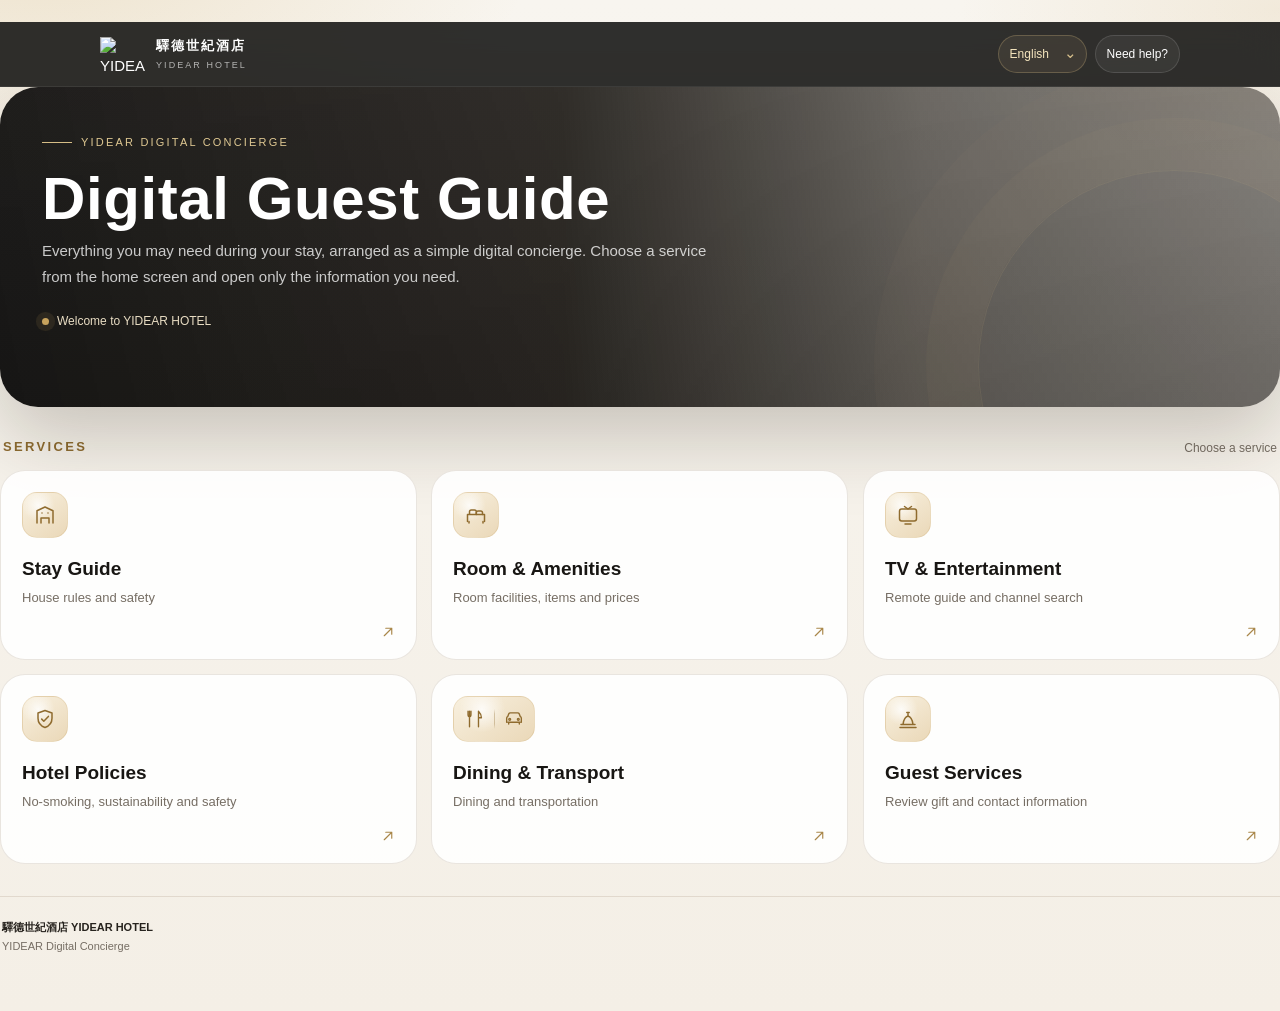
==== commit d37da3f2: "Load official hotel logo on guest guide" ====
--- a/index.html
+++ b/index.html
@@ -4,4 +4,5 @@
 <link rel="stylesheet" href="styles-4.css">
 <link rel="stylesheet" href="styles-photos.css">
 <link rel="stylesheet" href="styles-gift.css?v=20260909-7">
-<link rel="stylesheet" href="styles-nearby.css?v=20260909-food1"></head><body><main id="app"><div style="padding:24px">Loading…</div></main><script src="translations-base.js"></script><script src="translations-zh.js"></script><script src="translations-en.js"></script><script src="translations-ja.js"></script><script src="translations-ko.js"></script><script src="nearby-food.js?v=20260909-food1"></script><script src="items.js"></script><script src="channels.js"></script><script src="campaign.js?v=20260909-7"></script><script src="app.js?v=20260909-food1"></script></body></html>+<link rel="stylesheet" href="styles-nearby.css?v=20260909-food1">
+<link rel="stylesheet" href="styles-prices.css?v=20260909-price1"></head><body><main id="app"><div style="padding:24px">Loading…</div></main><script src="translations-base.js"></script><script src="translations-zh.js"></script><script src="translations-en.js"></script><script src="translations-ja.js"></script><script src="translations-ko.js"></script><script src="nearby-food.js?v=20260909-food1"></script><script src="items.js"></script><script src="channels.js"></script><script src="campaign.js?v=20260909-7"></script><script src="app.js?v=20260909-food1"></script><script src="logo-official.js?v=20260912-1"></script></body></html>
--- a/styles-prices.css
+++ b/styles-prices.css
@@ -0,0 +1,88 @@
+/* Mobile price list — keep item name and price visible at the same time */
+#view-prices .tablewrap{
+  overflow-x:hidden;
+}
+#view-prices table{
+  min-width:0;
+  table-layout:fixed;
+}
+#view-prices th:first-child,
+#view-prices td:first-child{
+  width:72%;
+}
+#view-prices th:last-child,
+#view-prices td.price{
+  width:28%;
+  text-align:right;
+}
+#view-prices td:first-child strong{
+  display:block;
+  line-height:1.38;
+  overflow-wrap:anywhere;
+}
+#view-prices td:first-child .sub{
+  margin-top:2px;
+  color:var(--muted);
+  font-size:10px;
+  line-height:1.35;
+  overflow-wrap:anywhere;
+}
+
+@media(max-width:620px){
+  #view-prices .card-body{
+    padding:14px 12px 16px;
+  }
+  #view-prices .searchbox{
+    margin-bottom:10px;
+  }
+  #view-prices .tablewrap{
+    max-height:none;
+    overflow:visible;
+    border-radius:15px;
+  }
+  #view-prices table{
+    width:100%;
+    min-width:0 !important;
+    table-layout:fixed;
+  }
+  #view-prices th,
+  #view-prices td{
+    padding:10px 8px;
+  }
+  #view-prices th:first-child,
+  #view-prices td:first-child{
+    width:70%;
+  }
+  #view-prices th:last-child,
+  #view-prices td.price{
+    width:30%;
+  }
+  #view-prices td:first-child strong{
+    font-size:13px;
+  }
+  #view-prices td.price{
+    font-size:14px;
+    line-height:1.25;
+    color:var(--gold3);
+    white-space:nowrap;
+  }
+  #view-prices .legal-note{
+    line-height:1.55;
+  }
+}
+
+@media(max-width:370px){
+  #view-prices th,
+  #view-prices td{
+    padding-left:7px;
+    padding-right:7px;
+  }
+  #view-prices th:first-child,
+  #view-prices td:first-child{
+    width:68%;
+  }
+  #view-prices th:last-child,
+  #view-prices td.price{
+    width:32%;
+  }
+}
